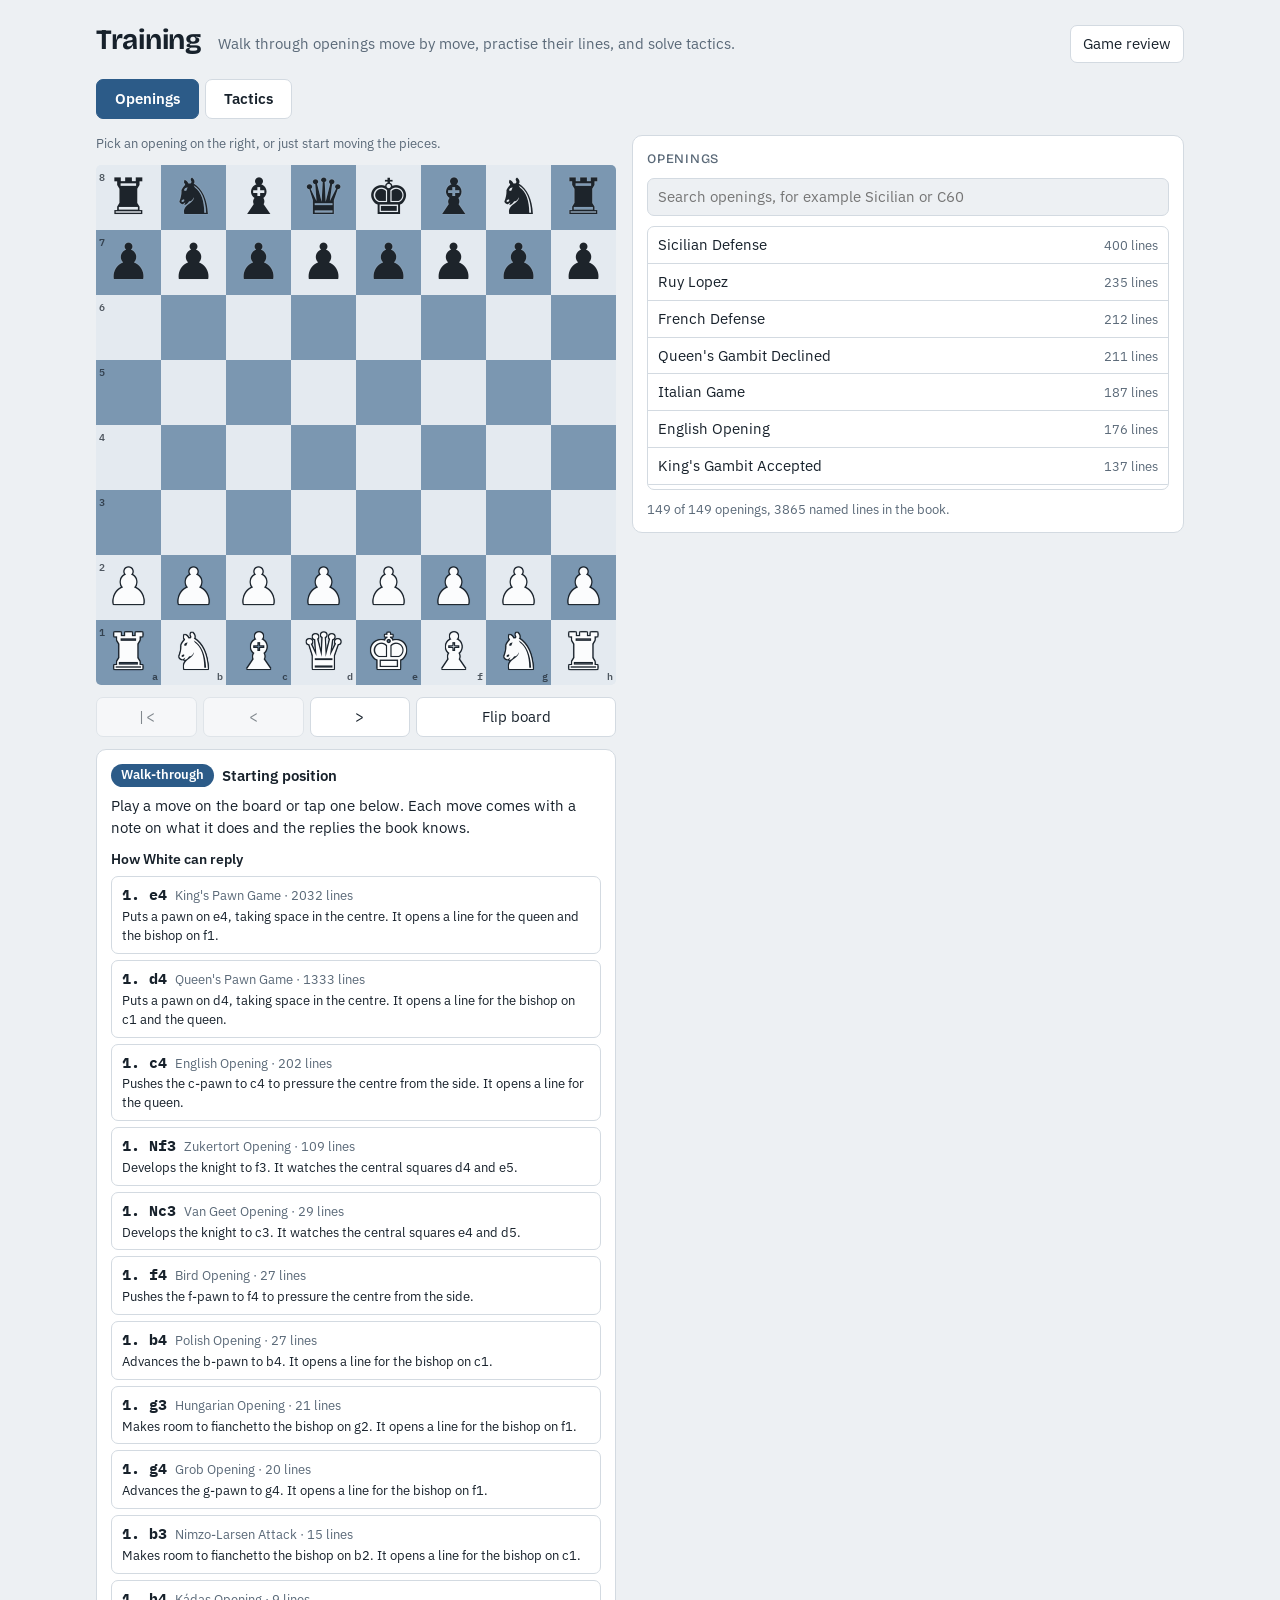
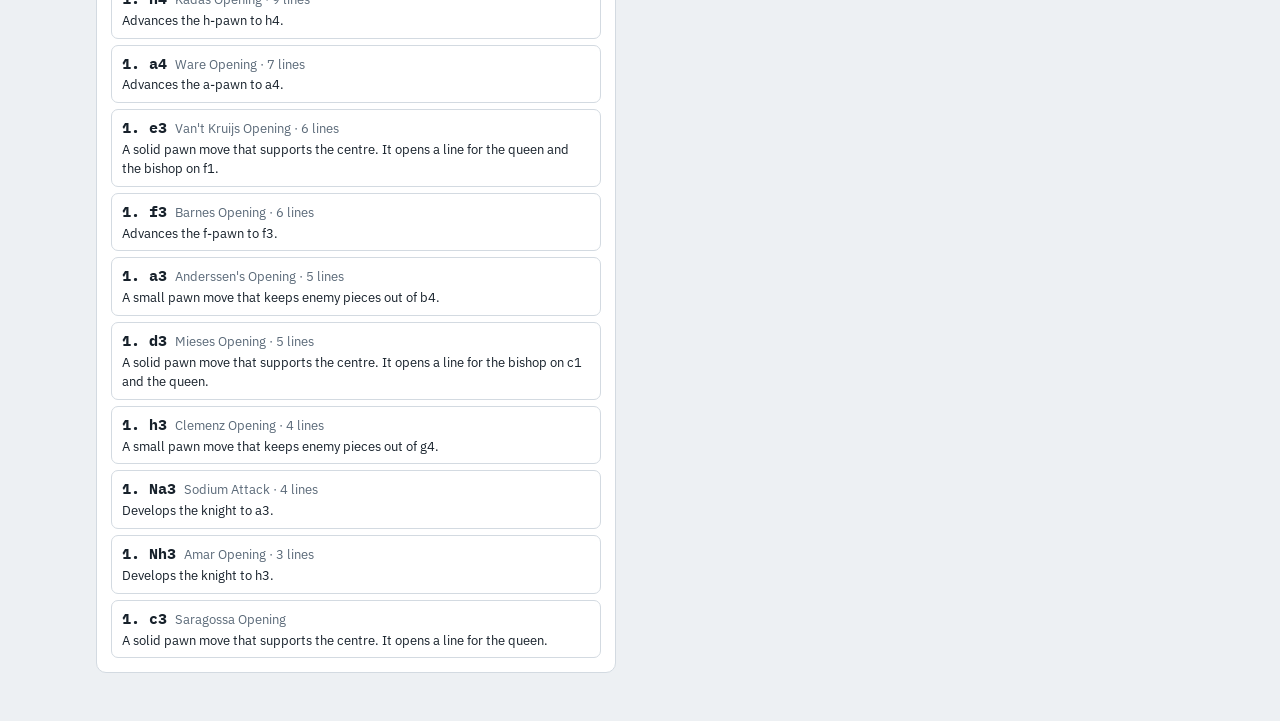
==== training.html @ 923d68f3 "Add Training page: openings walk-through and practice, and tactics - training.html / training.js: op" ====
<!DOCTYPE html>
<html lang="en">
<head>
<meta charset="utf-8">
<meta name="viewport" content="width=device-width, initial-scale=1">
<title>Chess Training</title>
<link rel="manifest" href="manifest.webmanifest">
<meta name="theme-color" content="#2c5b88">
<link rel="icon" type="image/png" href="icon-192.png">
<link rel="apple-touch-icon" href="icon-180.png">
<meta name="apple-mobile-web-app-capable" content="yes">
<meta name="mobile-web-app-capable" content="yes">
<link rel="preconnect" href="https://fonts.googleapis.com">
<link href="https://fonts.googleapis.com/css2?family=Bricolage+Grotesque:opsz,wght@12..96,500;12..96,700&family=IBM+Plex+Mono:wght@400;600&family=IBM+Plex+Sans:wght@400;500;600&display=swap" rel="stylesheet">
<script>
/* Apply the custom colours chosen on the review page before the first paint. */
try { (function () { var c = JSON.parse(localStorage.getItem('colors') || '{}'); for (var k in c) if (/^[a-z-]+$/.test(k) && /^#[0-9a-f]{6}$/i.test(c[k])) document.documentElement.style.setProperty('--' + k, c[k]); })(); } catch (e) {}
</script>
<link rel="stylesheet" href="style.css">
</head>
<body>
<div class="wrap">
  <header class="top">
    <h1>Training</h1>
    <p>Walk through openings move by move, practise their lines, and solve tactics.</p>
    <div class="top-nav"><a class="btn" href="index.html">Game review</a></div>
  </header>

  <div class="tabs" role="tablist">
    <button class="tab sel" id="tab-op" role="tab" aria-selected="true">Openings</button>
    <button class="tab" id="tab-tac" role="tab" aria-selected="false">Tactics</button>
  </div>

  <div class="main">
    <div class="left">
      <p class="example-note" id="t-title"></p>
      <div class="board-row"><div id="board" aria-label="Chess board"></div></div>
      <div class="nav" id="t-nav"></div>
      <section class="panel verdict" id="t-info" aria-live="polite"></section>
    </div>

    <div class="right" id="op-side">
      <section class="panel stack">
        <h2>Openings</h2>
        <input class="field" id="op-search" type="search" placeholder="Search openings, for example Sicilian or C60" autocomplete="off" spellcheck="false">
        <div class="list" id="op-fams"></div>
        <p class="fine" id="op-count" style="margin:0"></p>
      </section>
      <section class="panel stack" id="op-fam" hidden></section>
    </div>

    <div class="right" id="tac-side" hidden>
      <section class="panel stack">
        <h2>Tactics</h2>
        <div class="row">
          <button class="tab sel" id="src-set">Puzzle set</button>
          <button class="tab" id="src-mine">My mistakes</button>
        </div>
        <div class="row" id="tac-level-row">
          <label for="tac-level">Level</label>
          <select id="tac-level" class="grow">
            <option value="600-2200">All levels (600 to 2200)</option>
            <option value="600-1000">Beginner (600 to 1000)</option>
            <option value="1000-1400" selected>Improving (1000 to 1400)</option>
            <option value="1400-1800">Club (1400 to 1800)</option>
            <option value="1800-2200">Strong (1800 to 2200)</option>
          </select>
        </div>
        <p id="tac-stats" style="margin:0"></p>
        <p class="fine" id="tac-about" style="margin:0"></p>
        <div class="row" id="tac-mine-row" hidden><button id="tac-clear">Delete my saved mistakes</button></div>
      </section>
    </div>
  </div>
</div>

<script src="chess.js"></script>
<script src="board.js"></script>
<script src="training.js"></script>
</body>
</html>
---- style.css ----
/* Layout idea: board and the verdict on the current move on the left, the scoresheet (summary, graph, move list) on the right. */
:root {
  --bg: #edf0f3;
  --surface: #ffffff;
  --ink: #17212b;
  --muted: #5a6978;
  --line: #d3dae1;
  --accent: #2c5b88;
  --accent-ink: #ffffff;
  --sq-light: #e4eaf0;
  --sq-dark: #7b97b1;
  --graph-white: #f4f6f8;
  --graph-black: #2a333d;
  --c-brilliant: #1aa5a0;
  --c-great: #4a86c9;
  --c-best: #5a9f40;
  --c-excellent: #7daf58;
  --c-good: #8a9a7a;
  --c-inaccuracy: #d9a620;
  --c-mistake: #dd842a;
  --c-miss: #d6566d;
  --c-blunder: #cb3731;
  --c-forced: #8a96a3;
  --coord: #1d2630;
  --piece-white: #fbfcfd;
  --piece-white-edge: #1c252e;
  --piece-black: #1d242b;
  --piece-black-edge: #ffffff;
  --arrow: #3f9a4f;
  --pick: #e9b730;
  --font-display: "Bricolage Grotesque", "Trebuchet MS", system-ui, sans-serif;
  --font-body: "IBM Plex Sans", system-ui, -apple-system, "Segoe UI", sans-serif;
  --font-mono: "IBM Plex Mono", ui-monospace, "SF Mono", Menlo, Consolas, monospace;
}
@media (prefers-color-scheme: dark) {
  :root:not([data-theme="light"]) {
    --bg: #11161c;
    --surface: #1a212a;
    --ink: #e7ecf1;
    --muted: #93a2b2;
    --line: #2b3541;
    --accent: #7eb0df;
    --accent-ink: #0e1620;
    --sq-light: #c5d0da;
    --sq-dark: #5c7a95;
    --graph-white: #dfe5ea;
    --graph-black: #0c1015;
    color-scheme: dark;
  }
}
:root[data-theme="dark"] {
  --bg: #11161c;
  --surface: #1a212a;
  --ink: #e7ecf1;
  --muted: #93a2b2;
  --line: #2b3541;
  --accent: #7eb0df;
  --accent-ink: #0e1620;
  --sq-light: #c5d0da;
  --sq-dark: #5c7a95;
  --graph-white: #dfe5ea;
  --graph-black: #0c1015;
  color-scheme: dark;
}
* { box-sizing: border-box; }
html, body { margin: 0; }
body {
  background: var(--bg);
  color: var(--ink);
  font-family: var(--font-body);
  font-size: 15px;
  line-height: 1.45;
}
.wrap { max-width: 1120px; margin: 0 auto; padding: 20px 16px 48px; display: flex; flex-direction: column; gap: 16px; }
header.top { display: flex; flex-wrap: wrap; align-items: baseline; gap: 4px 16px; }
h1 { font-family: var(--font-display); font-weight: 700; font-size: 28px; letter-spacing: -0.01em; margin: 0; text-wrap: balance; }
header.top p { margin: 0; color: var(--muted); }
.top-nav { margin-left: auto; display: flex; flex-wrap: wrap; align-items: center; gap: 8px; }
a.btn { display: inline-block; text-decoration: none; color: inherit; border: 1px solid var(--line); background: var(--surface); border-radius: 7px; padding: 7px 12px; }
a.btn:hover { border-color: var(--accent); }
h2 { font-family: var(--font-display); font-weight: 500; font-size: 13px; letter-spacing: 0.06em; text-transform: uppercase; color: var(--muted); margin: 0; }
.panel { background: var(--surface); border: 1px solid var(--line); border-radius: 10px; padding: 14px; }
button, select, textarea { font: inherit; color: inherit; }
button { cursor: pointer; border: 1px solid var(--line); background: var(--surface); border-radius: 7px; padding: 7px 12px; }
button:hover { border-color: var(--accent); }
button.primary { background: var(--accent); color: var(--accent-ink); border-color: var(--accent); font-weight: 600; }
button:disabled { opacity: 0.5; cursor: default; }
:focus-visible { outline: 2px solid var(--accent); outline-offset: 2px; }

/* input */
.input { display: flex; flex-direction: column; gap: 10px; }
.input label { font-weight: 600; }
.input .hint { color: var(--muted); font-size: 13px; margin: 0; }
textarea { width: 100%; min-height: 84px; resize: vertical; background: var(--bg); border: 1px solid var(--line); border-radius: 7px; padding: 9px 10px; font-family: var(--font-mono); font-size: 13px; }
.input-row { display: flex; flex-wrap: wrap; align-items: center; gap: 10px; }
select { background: var(--surface); border: 1px solid var(--line); border-radius: 7px; padding: 7px 8px; }
.error { color: var(--c-blunder); font-weight: 500; margin: 0; }
.progress { display: flex; align-items: center; gap: 10px; flex: 1 1 220px; min-width: 200px; }
.progress .bar { flex: 1; height: 8px; background: var(--bg); border: 1px solid var(--line); border-radius: 5px; overflow: hidden; }
.progress .bar i { display: block; height: 100%; width: 0; background: var(--accent); }
.progress span { font-size: 13px; color: var(--muted); font-variant-numeric: tabular-nums; white-space: nowrap; }
[hidden] { display: none !important; }
.lookup { display: flex; flex-direction: column; gap: 8px; border-bottom: 1px solid var(--line); padding-bottom: 12px; }
.lookup input { font: inherit; color: inherit; background: var(--bg); border: 1px solid var(--line); border-radius: 7px; padding: 7px 10px; flex: 1 1 160px; min-width: 0; max-width: 260px; }
.lookup .status { margin: 0; font-size: 13px; color: var(--muted); }
.games { display: flex; flex-direction: column; max-height: 232px; overflow-y: auto; border: 1px solid var(--line); border-radius: 7px; }
.game-btn { border: 0; border-radius: 0; border-top: 1px solid var(--line); background: none; text-align: left; padding: 7px 10px; display: flex; flex-wrap: wrap; align-items: center; gap: 4px 10px; }
.game-btn:first-child { border-top: 0; }
.game-btn:hover { background: color-mix(in srgb, var(--accent) 14%, transparent); }
.game-btn .res { font-weight: 600; min-width: 42px; }
.game-btn .res.won { color: var(--c-best); }
.game-btn .res.lost { color: var(--c-blunder); }
.game-btn .res.draw { color: var(--muted); }
.game-btn .meta { margin-left: auto; color: var(--muted); font-size: 13px; }

/* main grid */
.main { display: grid; grid-template-columns: minmax(0, 520px) minmax(0, 1fr); gap: 16px; align-items: start; }
@media (max-width: 860px) { .main { grid-template-columns: minmax(0, 1fr); } }
.left, .right { display: flex; flex-direction: column; gap: 12px; min-width: 0; }
.example-note { font-size: 13px; color: var(--muted); margin: 0; }

/* board */
.board-row { display: flex; gap: 8px; }
.evalbar { position: relative; flex: 0 0 22px; border-radius: 5px; overflow: hidden; background: var(--graph-black); border: 1px solid var(--line); }
.evalbar i { position: absolute; left: 0; right: 0; bottom: 0; background: var(--graph-white); transition: height 0.25s; }
.evalbar.flip i { bottom: auto; top: 0; }
.evalbar b { position: absolute; left: 0; right: 0; text-align: center; font: 600 10px var(--font-mono); z-index: 1; }
.evalbar b.w { bottom: 3px; color: var(--graph-black); }
.evalbar b.b { top: 3px; color: var(--graph-white); }
.evalbar.flip b.w { bottom: auto; top: 3px; }
.evalbar.flip b.b { top: auto; bottom: 3px; }
.board { position: relative; flex: 1; aspect-ratio: 1; display: grid; grid-template-columns: repeat(8, 1fr); grid-template-rows: repeat(8, 1fr); border-radius: 5px; overflow: hidden; container-type: inline-size; user-select: none; }
.sq { position: relative; display: flex; align-items: center; justify-content: center; font-size: 9.6cqw; line-height: 1; }
.sq.l { background: var(--sq-light); }
.sq.d { background: var(--sq-dark); }
.sq.hl::before { content: ""; position: absolute; inset: 0; background: var(--hl, var(--c-forced)); opacity: 0.5; }
.pc { position: relative; font-family: "Noto Sans Symbols2", "Segoe UI Symbol", "Apple Symbols", "DejaVu Sans", sans-serif; }
.pc.w { --e: var(--piece-white-edge); color: var(--piece-white); text-shadow: 0 0 2px var(--e), 1px 0 var(--e), -1px 0 var(--e), 0 1px var(--e), 0 -1px var(--e), 1px 1px var(--e), -1px -1px var(--e), 1px -1px var(--e), -1px 1px var(--e); }
.pc.b { color: var(--piece-black); text-shadow: 0 0 1px color-mix(in srgb, var(--piece-black-edge) 55%, transparent); }
.pc.lift { opacity: 0.3; }
.ghost { position: fixed; z-index: 50; pointer-events: none; transform: translate(-50%, -50%); line-height: 1; }
.sq.mine { cursor: grab; touch-action: none; }
.sq.pk::before { content: ""; position: absolute; inset: 0; background: var(--pick); opacity: 0.6; }
.sq.tg::after { content: ""; position: absolute; top: 50%; left: 50%; width: 30%; height: 30%; transform: translate(-50%, -50%); border-radius: 50%; background: var(--pick); box-shadow: 0 0 0 1px rgba(0,0,0,0.3); z-index: 1; }
.sq.tg.cap::after { width: 88%; height: 88%; background: none; border: 0.9cqw solid var(--pick); }
.promo { position: absolute; inset: 0; z-index: 5; display: flex; align-items: center; justify-content: center; gap: 2cqw; background: rgba(0,0,0,0.5); }
.promo button { font-size: 9cqw; line-height: 1; padding: 1.5cqw 2cqw; background: var(--sq-light); }
.sq .co { position: absolute; font: 600 1.9cqw var(--font-mono); opacity: 0.75; color: var(--coord); }
.sq .co.r { top: 3%; left: 4%; }
.sq .co.f { bottom: 2%; right: 5%; }
.sq .badge { position: absolute; top: -4%; right: -4%; z-index: 3; width: 4.6cqw; height: 4.6cqw; border-radius: 50%; display: flex; align-items: center; justify-content: center; color: var(--hl-ink, #fff); font: 700 2.3cqw var(--font-body); background: var(--hl); box-shadow: 0 1px 3px rgba(0,0,0,0.4); }
.board svg { position: absolute; inset: 0; width: 100%; height: 100%; pointer-events: none; z-index: 2; }
.nav { display: flex; gap: 6px; }
.nav button { flex: 1; font-family: var(--font-mono); padding: 8px 0; }
.nav button.wide { flex: 2; font-family: var(--font-body); }

/* verdict */
.verdict { display: flex; flex-direction: column; gap: 8px; min-height: 132px; }
.verdict .head { display: flex; flex-wrap: wrap; align-items: center; gap: 8px; }
.pill { display: inline-flex; align-items: center; gap: 6px; border-radius: 20px; padding: 2px 10px 2px 3px; font-weight: 600; font-size: 13px; color: var(--hl-ink, #fff); background: var(--hl); }
.pill.ex { --hl: var(--accent); --hl-ink: var(--accent-ink); padding-left: 10px; }
.pill i { font-style: normal; background: rgba(255,255,255,0.25); border-radius: 50%; min-width: 20px; height: 20px; display: inline-flex; align-items: center; justify-content: center; font-size: 11px; }
.verdict .mv { font: 600 17px var(--font-mono); }
.verdict .ev { margin-left: auto; font: 400 13px var(--font-mono); color: var(--muted); }
.verdict p { margin: 0; max-width: 62ch; }
.better { border-top: 1px solid var(--line); padding-top: 8px; font-size: 14px; }
.better b { font-family: var(--font-mono); }
.better .linepv { font-family: var(--font-mono); font-size: 13px; color: var(--muted); }
.better div { margin-top: 3px; }
.better small { display: block; margin-top: 3px; color: var(--muted); }
.exline { display: flex; flex-wrap: wrap; align-items: center; gap: 2px; font: 400 14px var(--font-mono); }
.exline .n { color: var(--muted); padding-left: 4px; }
.exline button { border: 0; background: none; padding: 2px 6px; border-radius: 5px; font: inherit; }
.exline button:hover { background: color-mix(in srgb, var(--accent) 14%, transparent); }
.exline button.sel { background: color-mix(in srgb, var(--accent) 24%, transparent); font-weight: 600; }
.exline button.fut { color: var(--muted); }
.exbtns { display: flex; flex-wrap: wrap; gap: 6px; }

/* colours */
.colors { display: flex; flex-direction: column; gap: 14px; }
.cgroup { display: flex; flex-direction: column; gap: 6px; }
.cgrid { display: grid; grid-template-columns: repeat(auto-fill, minmax(210px, 1fr)); gap: 6px 16px; }
.cfield { display: flex; align-items: center; gap: 8px; min-width: 0; }
.cfield input { flex: 0 0 36px; width: 36px; height: 28px; padding: 0; border: 1px solid var(--line); border-radius: 6px; background: none; cursor: pointer; }
.cfield label { flex: 1; min-width: 0; }
.cfield button { padding: 1px 7px; font-size: 13px; }
.colors .fine { margin: 0; }

/* summary */
.players { display: grid; grid-template-columns: 1fr 1fr; gap: 10px; }
.player { border: 1px solid var(--line); border-radius: 8px; padding: 10px 12px; display: flex; flex-direction: column; gap: 6px; min-width: 0; }
.player .who { display: flex; flex-wrap: wrap; align-items: center; gap: 2px 7px; font-weight: 600; min-width: 0; }
.player .who span.nm { overflow-wrap: break-word; min-width: 0; }
.chip { flex: 0 0 12px; width: 12px; height: 12px; border-radius: 3px; border: 1px solid var(--muted); }
.chip.w { background: var(--piece-white); }
.chip.b { background: var(--piece-black); }
.player .elo { color: var(--muted); font-weight: 400; font-size: 13px; }
.stats { display: flex; gap: 16px; flex-wrap: wrap; }
.stat small { display: block; color: var(--muted); font-size: 12px; }
.stat strong { font-family: var(--font-display); font-weight: 700; font-size: 26px; font-variant-numeric: tabular-nums; line-height: 1.1; }
.counts { width: 100%; border-collapse: collapse; margin-top: 10px; font-variant-numeric: tabular-nums; }
.counts td { padding: 3px 4px; border-top: 1px solid var(--line); }
.counts td.n { text-align: center; width: 22%; font-family: var(--font-mono); }
.counts td.n.zero { color: var(--muted); opacity: 0.55; }
.dot { display: inline-flex; align-items: center; justify-content: center; width: 18px; height: 18px; border-radius: 50%; background: var(--hl); color: var(--hl-ink, #fff); font: 700 9.5px var(--font-body); margin-right: 7px; vertical-align: -3px; }
.fine { font-size: 12.5px; color: var(--muted); margin: 10px 0 0; }

/* graph */
.graph { position: relative; height: 96px; margin-top: 8px; border-radius: 6px; overflow: hidden; background: var(--graph-black); border: 1px solid var(--line); cursor: pointer; }
.graph svg { position: absolute; inset: 0; width: 100%; height: 100%; display: block; }
.graph .mid { position: absolute; left: 0; right: 0; top: 50%; border-top: 1px dashed rgba(128,140,152,0.7); }
.graph .cur { position: absolute; top: 0; bottom: 0; width: 2px; margin-left: -1px; background: var(--accent); }
.graph .pt { position: absolute; width: 8px; height: 8px; margin: -4px 0 0 -4px; border-radius: 50%; background: var(--hl); border: 1.5px solid #fff; }

/* moves */
.moves { max-height: 300px; overflow-y: auto; margin-top: 8px; border: 1px solid var(--line); border-radius: 6px; position: relative; }
.mrow { display: grid; grid-template-columns: 40px 1fr 1fr; align-items: stretch; }
.mrow:nth-child(even) { background: color-mix(in srgb, var(--bg) 55%, transparent); }
.mrow .no { color: var(--muted); font: 400 13px var(--font-mono); padding: 5px 0 5px 8px; }
.mv-btn { border: 0; border-radius: 0; background: none; text-align: left; padding: 5px 8px; font: 400 14px var(--font-mono); display: flex; align-items: center; gap: 6px; }
.mv-btn:hover { background: color-mix(in srgb, var(--accent) 14%, transparent); }
.mv-btn.sel { background: color-mix(in srgb, var(--accent) 24%, transparent); font-weight: 600; }
.mv-btn .dot { margin: 0; flex: 0 0 18px; }
.mv-btn .dot.quiet { background: none; }
@media (prefers-reduced-motion: reduce) { .evalbar i { transition: none; } }

/* training */
.tabs { display: flex; gap: 6px; }
.tab { font-weight: 600; padding: 8px 18px; }
.tab.sel { background: var(--accent); color: var(--accent-ink); border-color: var(--accent); }
.field { font: inherit; color: inherit; background: var(--bg); border: 1px solid var(--line); border-radius: 7px; padding: 7px 10px; width: 100%; min-width: 0; }
.stack { display: flex; flex-direction: column; gap: 10px; }
.list { display: flex; flex-direction: column; max-height: 264px; overflow-y: auto; border: 1px solid var(--line); border-radius: 7px; }
.item { border: 0; border-radius: 0; border-top: 1px solid var(--line); background: none; text-align: left; padding: 7px 10px; display: flex; flex-wrap: wrap; align-items: baseline; gap: 2px 8px; }
.item:first-child { border-top: 0; }
.item:hover { background: color-mix(in srgb, var(--accent) 14%, transparent); }
.item.sel { background: color-mix(in srgb, var(--accent) 24%, transparent); font-weight: 600; }
.item .meta { margin-left: auto; color: var(--muted); font-size: 13px; font-weight: 400; }
.item .san { flex-basis: 100%; font: 400 12.5px var(--font-mono); color: var(--muted); }
.st { flex: 0 0 10px; width: 10px; height: 10px; border-radius: 50%; border: 1px solid var(--muted); align-self: center; }
.st.part { background: var(--c-inaccuracy); border-color: transparent; }
.st.known { background: var(--c-best); border-color: transparent; }
.replies { display: flex; flex-direction: column; gap: 6px; }
.reply { text-align: left; display: flex; flex-wrap: wrap; align-items: baseline; gap: 2px 8px; padding: 7px 10px; }
.reply b { font-family: var(--font-mono); }
.reply .rn { color: var(--muted); font-size: 13px; }
.reply small { flex-basis: 100%; font-size: 13px; }
.reply.next { border-color: var(--accent); }
.verdict h3 { font: 600 14px var(--font-body); margin: 4px 0 0; }
.verdict .name { font-weight: 600; }
.verdict a { color: var(--accent); }
.msg-bad { color: var(--c-blunder); font-weight: 500; }
.msg-good { color: var(--c-best); font-weight: 500; }
.row { display: flex; flex-wrap: wrap; align-items: center; gap: 8px; }
.row .grow { flex: 1 1 140px; min-width: 0; }
.note-btns { display: inline-flex; flex-wrap: wrap; gap: 6px; margin-left: 6px; vertical-align: middle; }
.note-btns button { padding: 2px 9px; font-size: 13px; }
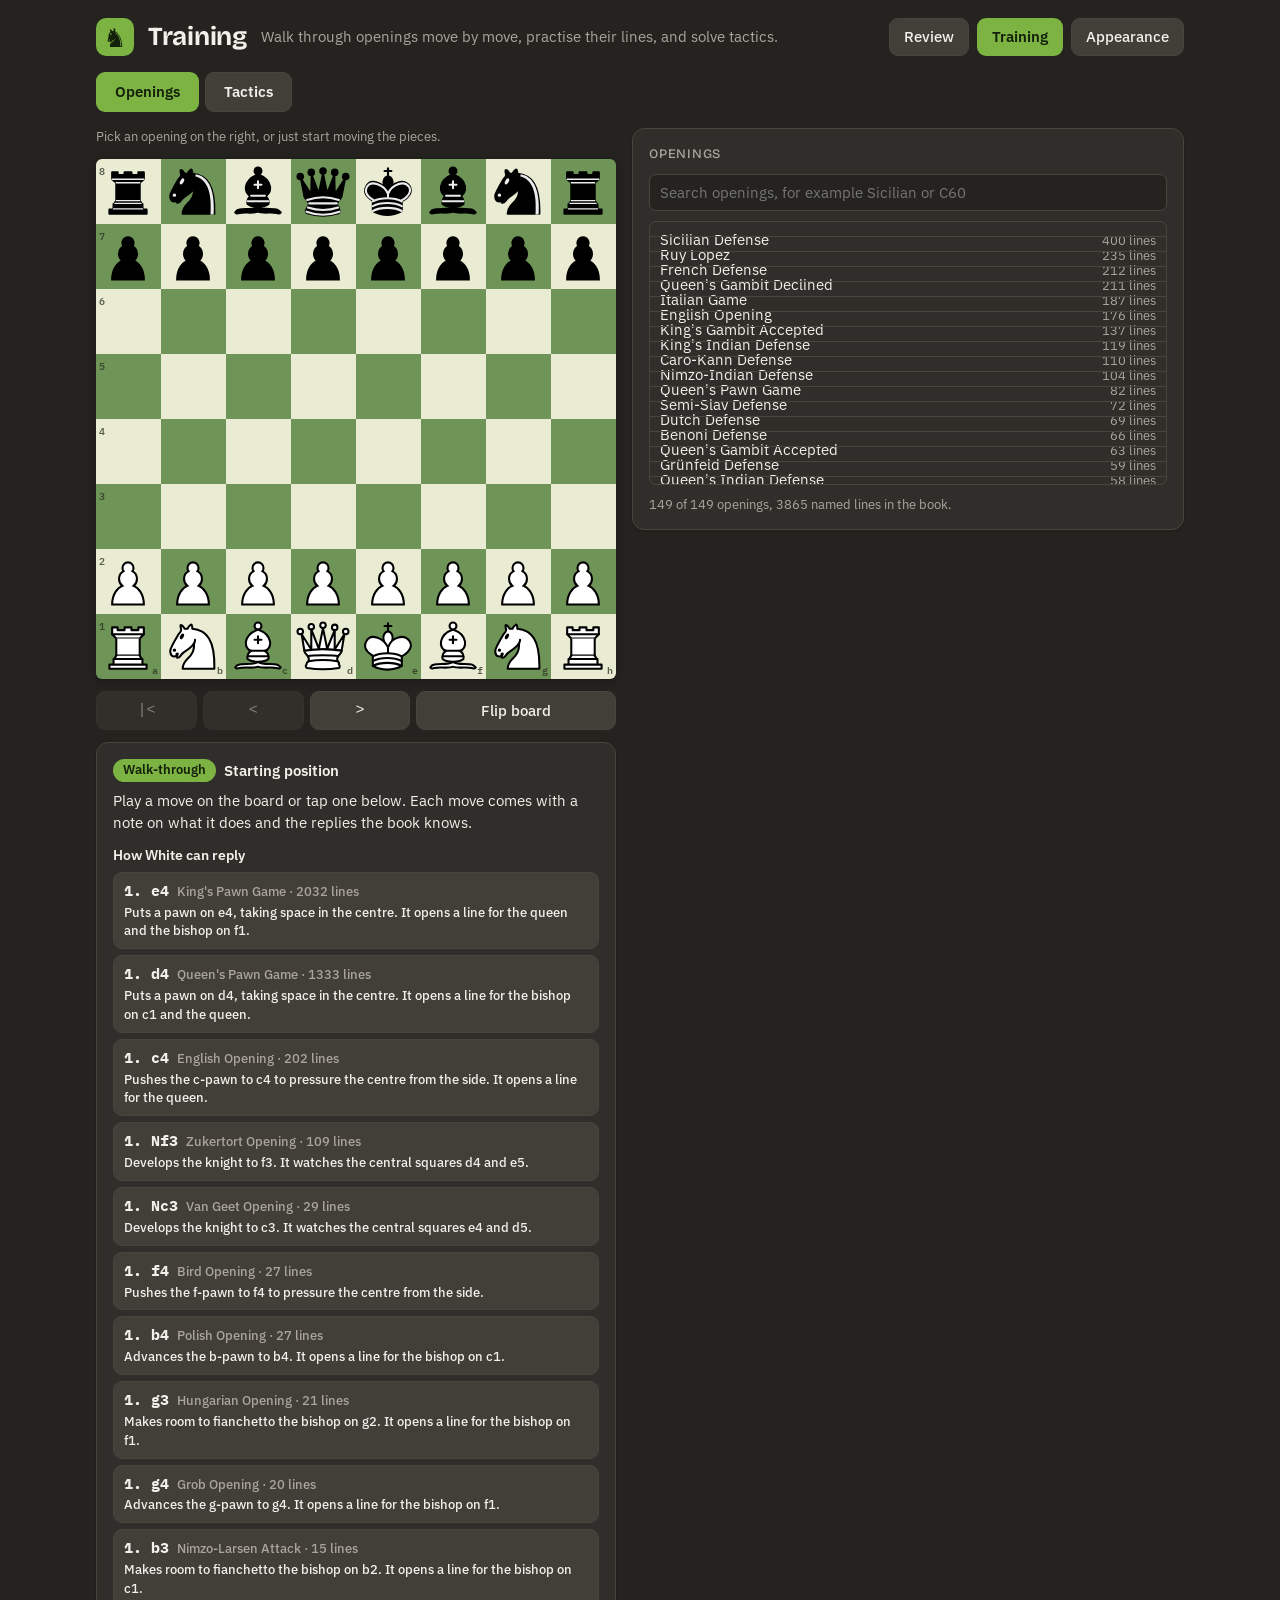
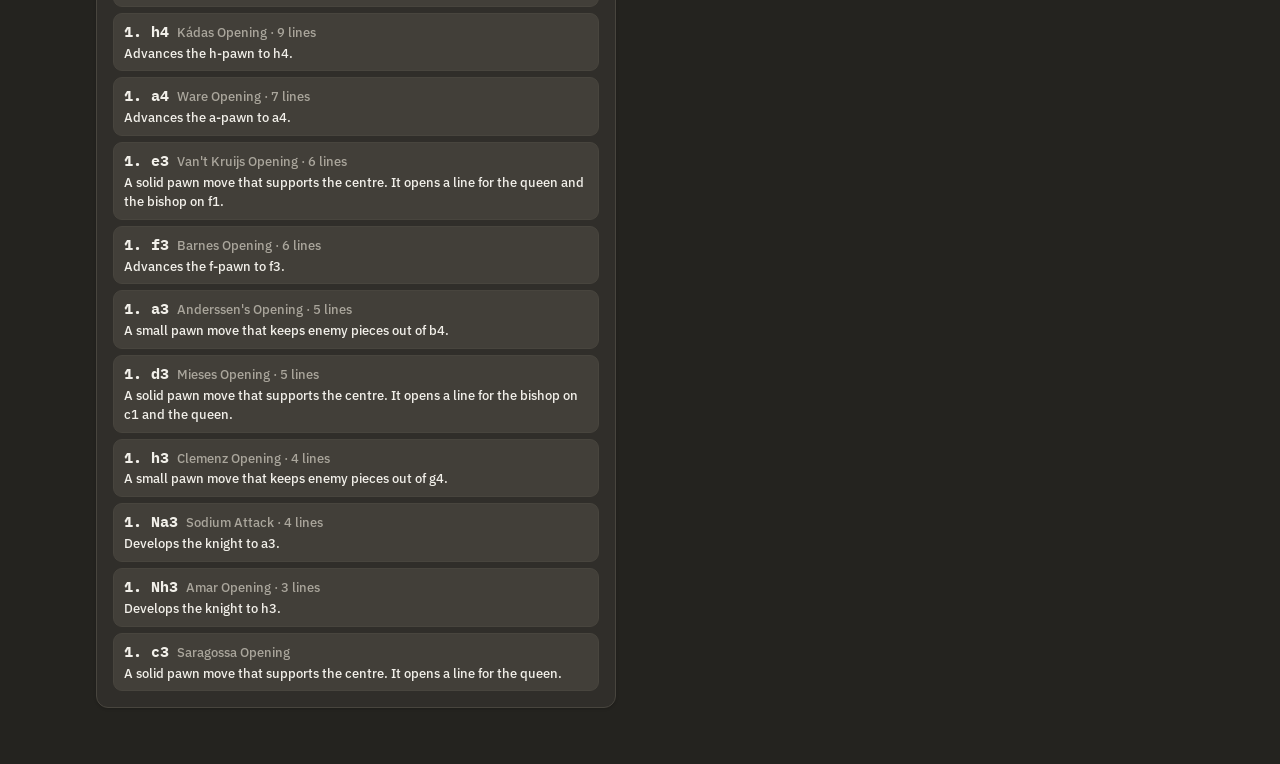
==== commit b4d0c934: "Dark redesign with themes, piece sets and hats - style.css: dark default palette, Midnight and Light" ====
--- a/training.html
+++ b/training.html
@@ -5,26 +5,30 @@
 <meta name="viewport" content="width=device-width, initial-scale=1">
 <title>Chess Training</title>
 <link rel="manifest" href="manifest.webmanifest">
-<meta name="theme-color" content="#2c5b88">
+<meta name="theme-color" content="#24231f">
 <link rel="icon" type="image/png" href="icon-192.png">
 <link rel="apple-touch-icon" href="icon-180.png">
 <meta name="apple-mobile-web-app-capable" content="yes">
 <meta name="mobile-web-app-capable" content="yes">
 <link rel="preconnect" href="https://fonts.googleapis.com">
 <link href="https://fonts.googleapis.com/css2?family=Bricolage+Grotesque:opsz,wght@12..96,500;12..96,700&family=IBM+Plex+Mono:wght@400;600&family=IBM+Plex+Sans:wght@400;500;600&display=swap" rel="stylesheet">
-<script>
-/* Apply the custom colours chosen on the review page before the first paint. */
-try { (function () { var c = JSON.parse(localStorage.getItem('colors') || '{}'); for (var k in c) if (/^[a-z-]+$/.test(k) && /^#[0-9a-f]{6}$/i.test(c[k])) document.documentElement.style.setProperty('--' + k, c[k]); })(); } catch (e) {}
-</script>
+<script src="appearance.js"></script>
 <link rel="stylesheet" href="style.css">
 </head>
 <body>
 <div class="wrap">
   <header class="top">
+    <span class="logo" aria-hidden="true">♞</span>
     <h1>Training</h1>
     <p>Walk through openings move by move, practise their lines, and solve tactics.</p>
-    <div class="top-nav"><a class="btn" href="index.html">Game review</a></div>
+    <div class="top-nav">
+      <a class="btn" href="index.html">Review</a>
+      <a class="btn sel" href="training.html" aria-current="page">Training</a>
+      <button id="colors-btn" aria-expanded="false" aria-controls="colors">Appearance</button>
+    </div>
   </header>
+
+  <section class="panel colors" id="colors" aria-label="Appearance" hidden></section>
 
   <div class="tabs" role="tablist">
     <button class="tab sel" id="tab-op" role="tab" aria-selected="true">Openings</button>
--- a/style.css
+++ b/style.css
@@ -1,16 +1,18 @@
 /* Layout idea: board and the verdict on the current move on the left, the scoresheet (summary, graph, move list) on the right. */
 :root {
-  --bg: #edf0f3;
-  --surface: #ffffff;
-  --ink: #17212b;
-  --muted: #5a6978;
-  --line: #d3dae1;
-  --accent: #2c5b88;
-  --accent-ink: #ffffff;
-  --sq-light: #e4eaf0;
-  --sq-dark: #7b97b1;
-  --graph-white: #f4f6f8;
-  --graph-black: #2a333d;
+  /* Dark is the default look. Midnight and Light are the other built-in themes (see appearance.js). */
+  --bg: #24231f;
+  --surface: #302e2a;
+  --btn: #423f39;
+  --ink: #f2f0ea;
+  --muted: #aaa69c;
+  --line: #48453e;
+  --accent: #7cb342;
+  --accent-ink: #13200a;
+  --sq-light: #eaebd3;
+  --sq-dark: #6f9457;
+  --graph-white: #f1f0ea;
+  --graph-black: #191815;
   --c-brilliant: #1aa5a0;
   --c-great: #4a86c9;
   --c-best: #5a9f40;
@@ -21,46 +23,43 @@
   --c-miss: #d6566d;
   --c-blunder: #cb3731;
   --c-forced: #8a96a3;
-  --coord: #1d2630;
+  --c-move: #e6d24a;
+  --coord: #27301f;
   --piece-white: #fbfcfd;
   --piece-white-edge: #1c252e;
   --piece-black: #1d242b;
   --piece-black-edge: #ffffff;
-  --arrow: #3f9a4f;
-  --pick: #e9b730;
+  --arrow: #f08a24;
+  --pick: #f5d547;
   --font-display: "Bricolage Grotesque", "Trebuchet MS", system-ui, sans-serif;
   --font-body: "IBM Plex Sans", system-ui, -apple-system, "Segoe UI", sans-serif;
   --font-mono: "IBM Plex Mono", ui-monospace, "SF Mono", Menlo, Consolas, monospace;
-}
-@media (prefers-color-scheme: dark) {
-  :root:not([data-theme="light"]) {
-    --bg: #11161c;
-    --surface: #1a212a;
-    --ink: #e7ecf1;
-    --muted: #93a2b2;
-    --line: #2b3541;
-    --accent: #7eb0df;
-    --accent-ink: #0e1620;
-    --sq-light: #c5d0da;
-    --sq-dark: #5c7a95;
-    --graph-white: #dfe5ea;
-    --graph-black: #0c1015;
-    color-scheme: dark;
-  }
-}
-:root[data-theme="dark"] {
-  --bg: #11161c;
+  color-scheme: dark;
+}
+:root[data-theme="midnight"] {
+  --bg: #10151b;
   --surface: #1a212a;
+  --btn: #27313d;
   --ink: #e7ecf1;
   --muted: #93a2b2;
-  --line: #2b3541;
+  --line: #2d3845;
   --accent: #7eb0df;
   --accent-ink: #0e1620;
-  --sq-light: #c5d0da;
-  --sq-dark: #5c7a95;
   --graph-white: #dfe5ea;
-  --graph-black: #0c1015;
-  color-scheme: dark;
+  --graph-black: #0b0f14;
+}
+:root[data-theme="light"] {
+  --bg: #edf0f3;
+  --surface: #ffffff;
+  --btn: #ffffff;
+  --ink: #17212b;
+  --muted: #5a6978;
+  --line: #d3dae1;
+  --accent: #2c5b88;
+  --accent-ink: #ffffff;
+  --graph-white: #f4f6f8;
+  --graph-black: #2a333d;
+  color-scheme: light;
 }
 * { box-sizing: border-box; }
 html, body { margin: 0; }
@@ -71,20 +70,26 @@
   font-size: 15px;
   line-height: 1.45;
 }
-.wrap { max-width: 1120px; margin: 0 auto; padding: 20px 16px 48px; display: flex; flex-direction: column; gap: 16px; }
-header.top { display: flex; flex-wrap: wrap; align-items: baseline; gap: 4px 16px; }
-h1 { font-family: var(--font-display); font-weight: 700; font-size: 28px; letter-spacing: -0.01em; margin: 0; text-wrap: balance; }
-header.top p { margin: 0; color: var(--muted); }
+.wrap { max-width: 1120px; margin: 0 auto; padding: 18px 16px 56px; display: flex; flex-direction: column; gap: 16px; }
+header.top { display: flex; flex-wrap: wrap; align-items: center; gap: 6px 14px; }
+.logo { display: inline-flex; align-items: center; justify-content: center; width: 38px; height: 38px; border-radius: 10px; background: var(--accent); color: var(--accent-ink); font-size: 26px; line-height: 1; flex: 0 0 38px; }
+h1 { font-family: var(--font-display); font-weight: 700; font-size: 26px; letter-spacing: -0.01em; margin: 0; text-wrap: balance; }
+header.top p { margin: 0; color: var(--muted); flex: 1 1 260px; }
 .top-nav { margin-left: auto; display: flex; flex-wrap: wrap; align-items: center; gap: 8px; }
-a.btn { display: inline-block; text-decoration: none; color: inherit; border: 1px solid var(--line); background: var(--surface); border-radius: 7px; padding: 7px 12px; }
-a.btn:hover { border-color: var(--accent); }
+a.btn { display: inline-flex; align-items: center; text-decoration: none; color: inherit; }
+a.btn.sel { background: var(--accent); color: var(--accent-ink); border-color: transparent; font-weight: 600; }
 h2 { font-family: var(--font-display); font-weight: 500; font-size: 13px; letter-spacing: 0.06em; text-transform: uppercase; color: var(--muted); margin: 0; }
-.panel { background: var(--surface); border: 1px solid var(--line); border-radius: 10px; padding: 14px; }
+.panel { background: var(--surface); border: 1px solid var(--line); border-radius: 12px; padding: 16px; box-shadow: 0 1px 3px rgba(0,0,0,0.18); }
 button, select, textarea { font: inherit; color: inherit; }
-button { cursor: pointer; border: 1px solid var(--line); background: var(--surface); border-radius: 7px; padding: 7px 12px; }
-button:hover { border-color: var(--accent); }
-button.primary { background: var(--accent); color: var(--accent-ink); border-color: var(--accent); font-weight: 600; }
-button:disabled { opacity: 0.5; cursor: default; }
+button, a.btn { cursor: pointer; border: 1px solid var(--line); background: var(--btn); border-radius: 9px; padding: 7px 14px; min-height: 38px; font-weight: 500; }
+button:hover, a.btn:hover { background: color-mix(in srgb, var(--btn) 86%, var(--ink)); }
+button:active { transform: translateY(1px); }
+button.primary { background: var(--accent); color: var(--accent-ink); border-color: transparent; font-weight: 600; box-shadow: 0 3px 0 color-mix(in srgb, var(--accent) 60%, #000); }
+button.primary:hover { background: color-mix(in srgb, var(--accent) 88%, #fff); }
+button.primary:active { transform: translateY(2px); box-shadow: 0 1px 0 color-mix(in srgb, var(--accent) 60%, #000); }
+button:disabled { opacity: 0.45; cursor: default; transform: none; }
+/* compact buttons that sit inside lists and rows */
+.mv-btn, .game-btn, .item, .exline button, .cfield button, .note-btns button { min-height: 0; font-weight: 400; }
 :focus-visible { outline: 2px solid var(--accent); outline-offset: 2px; }
 
 /* input */
@@ -93,7 +98,7 @@
 .input .hint { color: var(--muted); font-size: 13px; margin: 0; }
 textarea { width: 100%; min-height: 84px; resize: vertical; background: var(--bg); border: 1px solid var(--line); border-radius: 7px; padding: 9px 10px; font-family: var(--font-mono); font-size: 13px; }
 .input-row { display: flex; flex-wrap: wrap; align-items: center; gap: 10px; }
-select { background: var(--surface); border: 1px solid var(--line); border-radius: 7px; padding: 7px 8px; }
+select { background: var(--btn); border: 1px solid var(--line); border-radius: 9px; padding: 7px 8px; min-height: 38px; }
 .error { color: var(--c-blunder); font-weight: 500; margin: 0; }
 .progress { display: flex; align-items: center; gap: 10px; flex: 1 1 220px; min-width: 200px; }
 .progress .bar { flex: 1; height: 8px; background: var(--bg); border: 1px solid var(--line); border-radius: 5px; overflow: hidden; }
@@ -129,22 +134,36 @@
 .evalbar b.b { top: 3px; color: var(--graph-white); }
 .evalbar.flip b.w { bottom: auto; top: 3px; }
 .evalbar.flip b.b { top: auto; bottom: 3px; }
-.board { position: relative; flex: 1; aspect-ratio: 1; display: grid; grid-template-columns: repeat(8, 1fr); grid-template-rows: repeat(8, 1fr); border-radius: 5px; overflow: hidden; container-type: inline-size; user-select: none; }
+.board { position: relative; flex: 1; aspect-ratio: 1; box-shadow: 0 2px 8px rgba(0,0,0,0.3); display: grid; grid-template-columns: repeat(8, 1fr); grid-template-rows: repeat(8, 1fr); border-radius: 6px; overflow: hidden; container-type: inline-size; user-select: none; -webkit-user-select: none; }
 .sq { position: relative; display: flex; align-items: center; justify-content: center; font-size: 9.6cqw; line-height: 1; }
 .sq.l { background: var(--sq-light); }
 .sq.d { background: var(--sq-dark); }
 .sq.hl::before { content: ""; position: absolute; inset: 0; background: var(--hl, var(--c-forced)); opacity: 0.5; }
-.pc { position: relative; font-family: "Noto Sans Symbols2", "Segoe UI Symbol", "Apple Symbols", "DejaVu Sans", sans-serif; }
+.pc { position: relative; width: 100%; height: 100%; display: flex; align-items: center; justify-content: center; background: center / 96% 96% no-repeat; font-family: "Noto Sans Symbols2", "Segoe UI Symbol", "Apple Symbols", "DejaVu Sans", sans-serif; }
 .pc.w { --e: var(--piece-white-edge); color: var(--piece-white); text-shadow: 0 0 2px var(--e), 1px 0 var(--e), -1px 0 var(--e), 0 1px var(--e), 0 -1px var(--e), 1px 1px var(--e), -1px -1px var(--e), 1px -1px var(--e), -1px 1px var(--e); }
 .pc.b { color: var(--piece-black); text-shadow: 0 0 1px color-mix(in srgb, var(--piece-black-edge) 55%, transparent); }
 .pc.lift { opacity: 0.3; }
-.ghost { position: fixed; z-index: 50; pointer-events: none; transform: translate(-50%, -50%); line-height: 1; }
+.ghost { position: fixed; z-index: 50; pointer-events: none; transform: translate(-50%, -50%); line-height: 1; width: 1.302em; height: 1.302em; }
+.promo .pc { display: inline-flex; width: 1.25em; height: 1.25em; }
+/* Image piece sets: appearance.js sets data-pieces="img" and one --p-* variable per piece. Without it the plain symbols show. */
+:root[data-pieces="img"] .pc { color: transparent; text-shadow: none; }
+.pc.w.t-k { background-image: var(--p-wk); } .pc.w.t-q { background-image: var(--p-wq); } .pc.w.t-r { background-image: var(--p-wr); }
+.pc.w.t-b { background-image: var(--p-wb); } .pc.w.t-n { background-image: var(--p-wn); } .pc.w.t-p { background-image: var(--p-wp); }
+.pc.b.t-k { background-image: var(--p-bk); } .pc.b.t-q { background-image: var(--p-bq); } .pc.b.t-r { background-image: var(--p-br); }
+.pc.b.t-b { background-image: var(--p-bb); } .pc.b.t-n { background-image: var(--p-bn); } .pc.b.t-p { background-image: var(--p-bp); }
+/* Hats: an emoji sitting on top of each piece. */
+:root[data-hat] .pc::after { content: var(--hat); position: absolute; left: 52%; top: var(--hat-y, 12%); transform: translate(-50%, -50%) rotate(-10deg); font: 400 0.38em/1 "Apple Color Emoji", "Segoe UI Emoji", "Noto Color Emoji", sans-serif; color: #000; text-shadow: none; pointer-events: none; }
+.pc.t-k { --hat-y: 13%; } .pc.t-q { --hat-y: 14%; } .pc.t-b { --hat-y: 14%; } .pc.t-n { --hat-y: 15%; } .pc.t-r { --hat-y: 19%; } .pc.t-p { --hat-y: 27%; }
+:root[data-hat="tophat"] { --hat: "🎩"; } :root[data-hat="crown"] { --hat: "👑"; } :root[data-hat="cap"] { --hat: "🧢"; }
+:root[data-hat="grad"] { --hat: "🎓"; } :root[data-hat="sun"] { --hat: "👒"; } :root[data-hat="helmet"] { --hat: "🪖"; }
+:root[data-hat="mix"] .pc.t-k { --hat: "👑"; } :root[data-hat="mix"] .pc.t-q { --hat: "👒"; } :root[data-hat="mix"] .pc.t-b { --hat: "🎓"; }
+:root[data-hat="mix"] .pc.t-n { --hat: "🎩"; } :root[data-hat="mix"] .pc.t-r { --hat: "🪖"; } :root[data-hat="mix"] .pc.t-p { --hat: "🧢"; }
 .sq.mine { cursor: grab; touch-action: none; }
 .sq.pk::before { content: ""; position: absolute; inset: 0; background: var(--pick); opacity: 0.6; }
 .sq.tg::after { content: ""; position: absolute; top: 50%; left: 50%; width: 30%; height: 30%; transform: translate(-50%, -50%); border-radius: 50%; background: var(--pick); box-shadow: 0 0 0 1px rgba(0,0,0,0.3); z-index: 1; }
 .sq.tg.cap::after { width: 88%; height: 88%; background: none; border: 0.9cqw solid var(--pick); }
 .promo { position: absolute; inset: 0; z-index: 5; display: flex; align-items: center; justify-content: center; gap: 2cqw; background: rgba(0,0,0,0.5); }
-.promo button { font-size: 9cqw; line-height: 1; padding: 1.5cqw 2cqw; background: var(--sq-light); }
+.promo button { font-size: 9cqw; line-height: 1; padding: 1.5cqw 2cqw; background: var(--sq-light); min-height: 0; }
 .sq .co { position: absolute; font: 600 1.9cqw var(--font-mono); opacity: 0.75; color: var(--coord); }
 .sq .co.r { top: 3%; left: 4%; }
 .sq .co.f { bottom: 2%; right: 5%; }
@@ -176,8 +195,17 @@
 .exline button.fut { color: var(--muted); }
 .exbtns { display: flex; flex-wrap: wrap; gap: 6px; }
 
-/* colours */
-.colors { display: flex; flex-direction: column; gap: 14px; }
+/* appearance panel */
+.colors { display: flex; flex-direction: column; gap: 16px; }
+.choices { display: flex; flex-wrap: wrap; gap: 8px; }
+.choice { display: inline-flex; align-items: center; gap: 8px; padding: 6px 12px; }
+.choice.sel, .choice.sel:hover { border-color: var(--accent); box-shadow: 0 0 0 2px var(--accent); }
+.choice img { width: 30px; height: 30px; display: block; }
+.choice .emo { font-size: 20px; line-height: 1; }
+.choice .sw { width: 22px; height: 22px; border-radius: 4px; background: conic-gradient(var(--a) 25%, var(--b) 0 50%, var(--a) 0 75%, var(--b) 0); }
+.colors details summary { cursor: pointer; font-weight: 600; }
+.colors details[open] summary { margin-bottom: 12px; }
+.colors details .cgroup { margin-bottom: 14px; }
 .cgroup { display: flex; flex-direction: column; gap: 6px; }
 .cgrid { display: grid; grid-template-columns: repeat(auto-fill, minmax(210px, 1fr)); gap: 6px 16px; }
 .cfield { display: flex; align-items: center; gap: 8px; min-width: 0; }
@@ -227,7 +255,7 @@
 /* training */
 .tabs { display: flex; gap: 6px; }
 .tab { font-weight: 600; padding: 8px 18px; }
-.tab.sel { background: var(--accent); color: var(--accent-ink); border-color: var(--accent); }
+.tab.sel, .tab.sel:hover { background: var(--accent); color: var(--accent-ink); border-color: transparent; }
 .field { font: inherit; color: inherit; background: var(--bg); border: 1px solid var(--line); border-radius: 7px; padding: 7px 10px; width: 100%; min-width: 0; }
 .stack { display: flex; flex-direction: column; gap: 10px; }
 .list { display: flex; flex-direction: column; max-height: 264px; overflow-y: auto; border: 1px solid var(--line); border-radius: 7px; }
